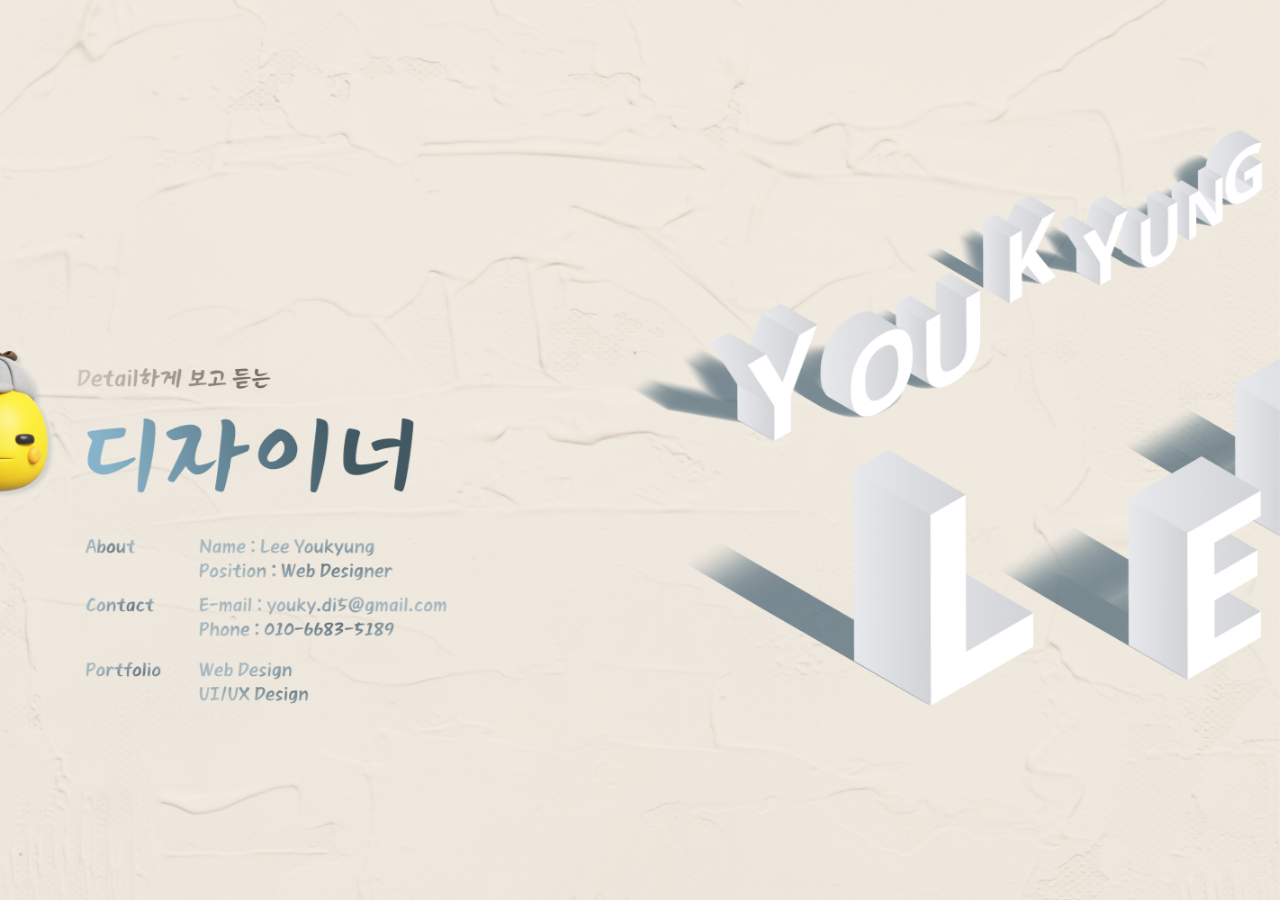
==== index.html @ 8d35aa37 "." ====
<!DOCTYPE html>
<html lang="ko">
<head>
    <meta charset="UTF-8">
    <meta name="viewport" content="width=device-width, initial-scale=1.0">
    <link rel="shortcut icon" type="image/x-icon" href="favicon.svg">
    <script src="portfolio/js/jquery-3.7.1.min.js"></script>
    <script src="https://cdn.jsdelivr.net/npm/swiper@8/swiper-bundle.min.js"></script>
    <link rel="stylesheet" href="https://cdn.jsdelivr.net/npm/swiper@8/swiper-bundle.min.css">
    <link rel="stylesheet" href="portfolio/css/main.css">
    <script src="portfolio/js/common.js"></script>
    <script src="portfolio/js/main.js"></script>
    <title>portfolio</title>
</head>
<body>
    <div id="wrap" class="main">
        <header>
            <div class="link">
                <a href="#n"><span class="gcj">gcj</span></a>
                <a href="#n"><span class="em">em</span></a>
                <a href="#n"><span class="monx">monx</span></a>
            </div>
        </header>
        <div class="swiper"> 
            <ul class="swiper-wrapper"> 
                <li class="swiper-slide">
                    <section class="visual">
                        <div class="wrapper">
                           <h2>Portfolio</h2>
                        </div>                        
                    </section>
                    </li>
                <li class="swiper-slide">
                    <section class="gcj">
                        <div class="wrapper">
                            <h2>Gallery Cheongju</h2>
                            <div class="cnt">
                                <div class="text">
                                    <ul>
                                        <li>
                                            <strong>프로젝트명</strong>
                                            <span>Gallery Cheongju</span>
                                        </li>
                                        <li>
                                            <strong>디자인 설명</strong>
                                            <span>청주의 상설 미술 전시관 ‘갤러리 청주’의 홈페이지를 개편하였습니다.<br>국내 유명 작가들의 미술작품을 다양한 전시 형태로 감상할 수 있는 갤러리 공간의 특색을 살려서 최대한 많은 예술작품을 심플하고 잘 정돈된 레이아웃으로 조화롭게 드러낼 수 있도록 디자인하였습니다.</span>
                                        </li>
                                        <li>
                                            <strong>기여도</strong>
                                            <span>100% 개인작업</span>
                                        </li>
                                        <li>
                                            <strong>키워드</strong>
                                            <span>갤러리, 예술작품, 전시, 심플, 조화</span>
                                        </li>
                                        <li>
                                            <strong>Font</strong>
                                            <span>Pretendard</span>
                                        </li>
                                        <li>
                                            <strong>Color</strong>
                                            <span>Black, White + Navy</span>
                                        </li>
                                        <li>
                                            <strong>Tool</strong>
                                            <span>Figma, Photoshop, HTML5, CSS, JS</span>
                                        </li>
                                    </ul>
                                    <div class="website">
                                        <a href="gallery/index.html" target="_blank" title="새창링크"><strong><span>Gallery Cheongju</span><span>Gallery Cheongju</span><span>Gallery Cheongju</span><span>Gallery Cheongju</span><span>Gallery Cheongju</span><span>Gallery Cheongju</span><span>Gallery Cheongju</span><span>Gallery Cheongju</span></strong></a>
                                    </div>                                
                                </div>
                                <div class="mockup">
                                    <a href="gallery/index.html" target="_blank" title="새창링크"><img src="portfolio/images/gcj_img.png" alt="목업이미지"></a>
                                </div>
                            </div>                            
                        </div>
                    </section>
                </li> 
                <li class="swiper-slide">
                    <section class="emcenter">
                        <div class="wrapper">
                            <h2>EM환경센타</h2>                            
                            <div class="cnt">
                                <div class="mockup">
                                    <a href="em/index.html" target="_blank" title="새창링크"><img src="portfolio/images/em_img.png" alt="목업이미지"></a>
                                </div>
                                <div class="text">
                                    <ul>
                                        <li>
                                            <strong>프로젝트명</strong>
                                            <span>EM환경센타</span>
                                        </li>
                                        <li>
                                            <strong>디자인 설명</strong>
                                            <span>친환경농업연구를 하는 ‘EM환경센타’의 홈페이지를 개편하였습니다.<br>기존 홈페이지의 오래된 표현방식과 콘텐츠를 모던하고 직관적인 아이콘을 활용하여 사용자에게 쉽고 친숙하게 다가가도록 디자인하였습니다. 사용자가 필요한 정보를 빠르게 찾을 수 있도록 구조를 정리하여 효율적으로 이동이 가능하게 제작하였습니다.</span>
                                        </li>
                                        <li>
                                            <strong>기여도</strong>
                                            <span>100% 개인작업</span>
                                        </li>
                                        <li>
                                            <strong>키워드</strong>
                                            <span>자연적/친화적, EM, 친환경농업, 교육</span>
                                        </li>
                                        <li>
                                            <strong>Font</strong>
                                            <span>Pretendard</span>
                                        </li>
                                        <li>
                                            <strong>Color</strong>
                                            <span>Olive Green</span>
                                        </li>
                                        <li>
                                            <strong>Tool</strong>
                                            <span>Figma, Illustrator, HTML5, CSS, JS</span>
                                        </li>
                                    </ul>
                                    <div class="website">
                                        <a href="em/index.html" target="_blank" title="새창링크"><strong><span>EMcenter</span><span>EMcenter</span><span>EMcenter</span><span>EMcenter</span><span>EMcenter</span><span>EMcenter</span><span>EMcenter</span><span>EMcenter</span></strong></a>
                                    </div>                                
                                </div>                                
                            </div>                            
                        </div>
                    </section>
                </li> 
                <li class="swiper-slide">
                    <section class="monxstar">
                        <div class="wrapper">
                            <h2>몬스타키즈룸</h2>  
                            <div class="cnt">
                                <div class="text">
                                    <ul>
                                        <li>
                                            <strong>프로젝트명</strong>
                                            <span>몬스타키즈룸</span>
                                        </li>
                                        <li>
                                            <strong>디자인 설명</strong>
                                            <span>아동 발달 애니메이션 MONXSTAR를 콘셉트로 만들어진 프라이빗 키즈카페 ‘몬스타키즈룸’의 홈페이지를 개편하였습니다.<br>기존의 사진과 텍스트 위주의 홈페이지에 좀 더 신선하고 역동적인 느낌을 주기 위해 키즈카페의 주요 캐릭터와 애니메이션을 밝고 선명한 색상과 함께 적극 활용하여 디자인하였습니다.</span>
                                        </li>
                                        <li>
                                            <strong>기여도</strong>
                                            <span>100% 개인작업</span>
                                        </li>
                                        <li>
                                            <strong>키워드</strong>
                                            <span>귀여운, 아동, 애니메이션, 키즈카페, 안전</span>
                                        </li>
                                        <li>
                                            <strong>Font</strong>
                                            <span>영덕대게체, 배민도현체</span>
                                        </li>
                                        <li>
                                            <strong>Color</strong>
                                            <span>Pastel tones</span>
                                        </li>
                                        <li>
                                            <strong>Tool</strong>
                                            <span>Figma, Photoshop, Illustrator, TML5, CSS, JS</span>
                                        </li>
                                    </ul>
                                    <div class="website">
                                        <a href="monxstar/index.html" target="_blank" title="새창링크"><strong><span>Monxstar Kidsroom</span><span>Monxstar Kidsroom</span><span>Monxstar Kidsroom</span><span>Monxstar Kidsroom</span><span>Monxstar Kidsroom</span><span>Monxstar Kidsroom</span><span>Monxstar Kidsroom</span><span>Monxstar Kidsroom</span></strong></a>
                                    </div>                                
                                </div>
                                <div class="mockup">
                                    <a href="monxstar/index.html"  target="_blank" title="새창링크"><img src="portfolio/images/mon_img.png" alt="목업이미지"></a>
                                </div>
                            </div>     
                        </div>
                    </section>
                </li>  
            </ul>
        </div>
    </div>
</body>
</html>
---- portfolio/css/main.css ----
@import url(default.css);
@import url(common.css);
@import url(layout.css);
header {
    position: fixed;
    right: 0;
    top: 30px;
    z-index: 100;
    margin-right: 5%;
    display: none;
}
header .link {
    display: flex;
}
header .link span {
    display: block;
    width: 105px;
    height: 50px;
    border-radius: 30px;
    border: 2px solid transparent;
    margin: 0 0 0 10px;
    font-size: 0;
    line-height: 0;
    position: relative;
    box-shadow: 0 2px 2px rgba(0, 0, 0, 0.1);
}

header .link span.on,
header .link span:hover {
    border: 2px solid #fff;
    box-shadow: 2px 4px 2px rgba(0, 0, 0, 0.2);
}
header .link .gcj {
    border-color: #0D2543;
}
header .link .gcj::after {
    position: absolute;
    width: 36px;
    height: 26px;
    left: 33px;
    top: 10px;
    content: "";
    background: url(../images/logo_gcj.png) no-repeat center center;
    background-size: contain;
}
header .link .em {
    background-color: #578D42;
}
header .link .em::after {
    position: absolute;
    width: 47px;
    height: 30px;
    left: 24px;
    top: 3px;
    content: "";
    background: url(../images/logo_em.png) no-repeat center center;
    background-size: contain;
}
header .link .monx {
    background-color: #95EFED;
    border-color: #95EFED;
}
header .link .monx::after {
    position: absolute;
    width: 68px;
    height: 26px;
    left: 18px;
    top: 10px;
    content: "";
    background: url(../images/logo_monx.png) no-repeat center center;
    background-size: contain;
}
.swiper {
    height: 100vh;
}
.swiper-slide { 
    height: 100vh;
}
section {
    height: 100vh;
}
section .cnt {
    display: flex;
    justify-content: space-between;
    align-items: center;
    position: relative;
    height: 100vh;
}
h2 {
    display: none;
}

.visual {
    position: relative;
    background: url(../images/visual_bg.png) no-repeat center center / cover;
}

.gcj {
    background: url(../images/gcj_bg.png) no-repeat center center / cover;
    color: #fff;
}
.gcj .cnt .text ul li {
    display: flex;
    margin: 0 0 20px 0;
}
.gcj .cnt .text ul li strong {
    display: block;
    width: 82px;
    font-size: 18px;
    font-weight: 700;
}
.gcj .cnt .text ul li span {
    width: 299px;
    display: block;
    margin: 0 0 0 27px;
}
.gcj .cnt .text .website {
    margin: 30px 0 0 0;
    width: 408px;
    height: 34px;
    line-height: 34px;
    border: 1px solid rgba(255, 255, 255, 0.8);
    border-radius: 20px;
    position: relative;
}
.gcj .cnt .text .website:hover {
    background-color: #080413;
    color: #fff;
}
.gcj .cnt .text .website::after {
    position: absolute;
    right: -47px;
    top: 0;
    height: 35px;
    width: 48px;
    content: "";
    background-repeat: no-repeat;
    background-position: center center;
    background-size: contain;
    background-image: url("data:image/svg+xml,%3Csvg width='48' height='35' viewBox='0 0 48 35' fill='none' xmlns='http://www.w3.org/2000/svg'%3E%3Cpath d='M11.6749 31.0737L10.124 29.5228L22.1469 17.5L10.124 5.47717L11.6749 3.92627L25.2487 17.5L11.6749 31.0737Z' fill='white' fill-opacity='0.6'/%3E%3Cpath d='M24.6749 31.0737L23.124 29.5228L35.1469 17.5L23.124 5.47717L24.6749 3.92627L38.2487 17.5L24.6749 31.0737Z' fill='white' fill-opacity='0.6'/%3E%3C/svg%3E%0A");
}
.gcj .cnt .text .website:hover::after {
    animation-name: web_arrow;
    animation-duration: 1s;
    animation-iteration-count: infinite;
    animation-timing-function: linear;
}
@keyframes web_arrow {
    0% { transform:translate(0, 0) }
    50% { transform:translate(10px, 0) }
    100% { transform:translate(0, 0) }
}
.gcj .cnt .text .website a {
    display: block;
    overflow: hidden;
}
.gcj .cnt .text .website a strong {
    display: block;
    width: 375px;
    white-space: nowrap;
    animation-name: web_move;
    animation-duration: 5s;
    animation-iteration-count: infinite;
    animation-timing-function: linear;

}
.gcj .cnt .text .website a strong span {
    display: inline-block;
    margin: 0 0 0 16px;
}

@keyframes web_move {
    0% { transform:translate(-70%, 0) }
    100% { transform:translate(0, 0) }
}
.gcj .cnt .mockup {
    margin-right: -207px;
}



.emcenter {
    background: url(../images/em_bg.png) no-repeat center center / cover;
    color: #182315;
}

.emcenter .cnt .mockup {
    margin-left: -288px;
}

.emcenter .cnt .text ul li {
    display: flex;
    margin: 0 0 20px 0;
}
.emcenter .cnt .text ul li strong {
    display: block;
    width: 82px;
    font-size: 18px;
    font-weight: 700;
}
.emcenter .cnt .text ul li span {
    width: 299px;
    display: block;
    margin: 0 0 0 27px;
}
.emcenter .cnt .text .website {
    margin: 30px 0 0 0;
    width: 408px;
    height: 34px;
    line-height: 34px;
    border: 1px solid rgba(24, 35, 21, 0.8);
    border-radius: 20px;
    position: relative;
}
.emcenter .cnt .text .website:hover {
    background-color: #080413;
    color: #fff;
}
.emcenter .cnt .text .website::after {
    position: absolute;
    left: -47px;
    top: 0;
    width: 48px;
    height: 35px;
    content: "";
    background-repeat: no-repeat;
    background-position: center center;
    background-size: contain;
    background-image: url("data:image/svg+xml,%3Csvg width='48' height='35' viewBox='0 0 48 35' fill='none' xmlns='http://www.w3.org/2000/svg'%3E%3Cpath d='M36.3251 31.0737L37.876 29.5228L25.8531 17.5L37.876 5.47717L36.3251 3.92627L22.7513 17.5L36.3251 31.0737Z' fill='%23182315' fill-opacity='0.6'/%3E%3Cpath d='M23.3251 31.0737L24.876 29.5228L12.8531 17.5L24.876 5.47717L23.3251 3.92627L9.75134 17.5L23.3251 31.0737Z' fill='%23182315' fill-opacity='0.6'/%3E%3C/svg%3E%0A");
}
.emcenter .cnt .text .website:hover::after {
    animation-name: web_arrow2;
    animation-duration: 1s;
    animation-iteration-count: infinite;
    animation-timing-function: linear;
}
@keyframes web_arrow2 {
    0% { transform:translate(0, 0) }
    50% { transform:translate(10px, 0) }
    100% { transform:translate(0, 0) }
}
.emcenter .cnt .text .website a {
    display: block;
    overflow: hidden;
}
.emcenter .cnt .text .website a strong {
    display: block;
    white-space: nowrap;
    animation-name: web_move2;
    animation-duration: 5s;
    animation-iteration-count: infinite;
    animation-timing-function: linear;

}
.emcenter .cnt .text .website a strong span {
    display: inline-block;
    margin: 0 0 0 16px;
}

@keyframes web_move2 {
    0% { transform:translate(0, 0) }
    100% { transform:translate(-59.5%, 0) }
}


.monxstar {
    background: url(../images/mon_bg.png) no-repeat center center / cover;
    color: #003E53;
}
.monxstar .cnt .text ul li {
    display: flex;
    margin: 0 0 20px 0;
}
.monxstar .cnt .text ul li strong {
    display: block;
    width: 82px;
    font-size: 18px;
    font-weight: 700;
}
.monxstar .cnt .text ul li span {
    width: 299px;
    display: block;
    margin: 0 0 0 27px;
}
.monxstar .cnt .text .website {
    margin: 30px 0 0 0;
    width: 408px;
    height: 34px;
    line-height: 34px;
    border: 1px solid rgba(0, 62, 83, 0.8);
    border-radius: 20px;
    position: relative;
}
.monxstar .cnt .text .website:hover {
    background-color: #080413;
    color: #fff;
}
.monxstar .cnt .text .website::after {
    position: absolute;
    right: -47px;
    top: 0;
    width: 48px;
    height: 35px;
    content: "";
    background-repeat: no-repeat;
    background-position: center center;
    background-size: contain;
    background-image: url("data:image/svg+xml,%3Csvg width='48' height='35' viewBox='0 0 48 35' fill='none' xmlns='http://www.w3.org/2000/svg'%3E%3Cpath d='M11.6749 31.0737L10.124 29.5228L22.1469 17.5L10.124 5.47717L11.6749 3.92627L25.2487 17.5L11.6749 31.0737Z' fill='%23003E53' fill-opacity='0.6'/%3E%3Cpath d='M24.6749 31.0737L23.124 29.5228L35.1469 17.5L23.124 5.47717L24.6749 3.92627L38.2487 17.5L24.6749 31.0737Z' fill='%23003E53' fill-opacity='0.6'/%3E%3C/svg%3E%0A");
}
.monxstar .cnt .text .website:hover::after {
    animation-name: web_arrow3;
    animation-duration: 1s;
    animation-iteration-count: infinite;
    animation-timing-function: linear;
}
@keyframes web_arrow3 {
    0% { transform:translate(0, 0) }
    50% { transform:translate(10px, 0) }
    100% { transform:translate(0, 0) }
}
.monxstar .cnt .text .website a {
    display: block;
    overflow: hidden;
}
.monxstar .cnt .text .website a strong {
    display: block;
    white-space: nowrap;
    animation-name: web_move3;
    animation-duration: 5s;
    animation-iteration-count: infinite;
    animation-timing-function: linear;

}
.monxstar .cnt .text .website a strong span {
    display: inline-block;
    margin: 0 0 0 16px;
}

@keyframes web_move3 {
    0% { transform:translate(-72.3%, 0) }
    100% { transform:translate(0, 0) }
}
.monxstar .cnt .mockup {
    margin-right: -207px;
}
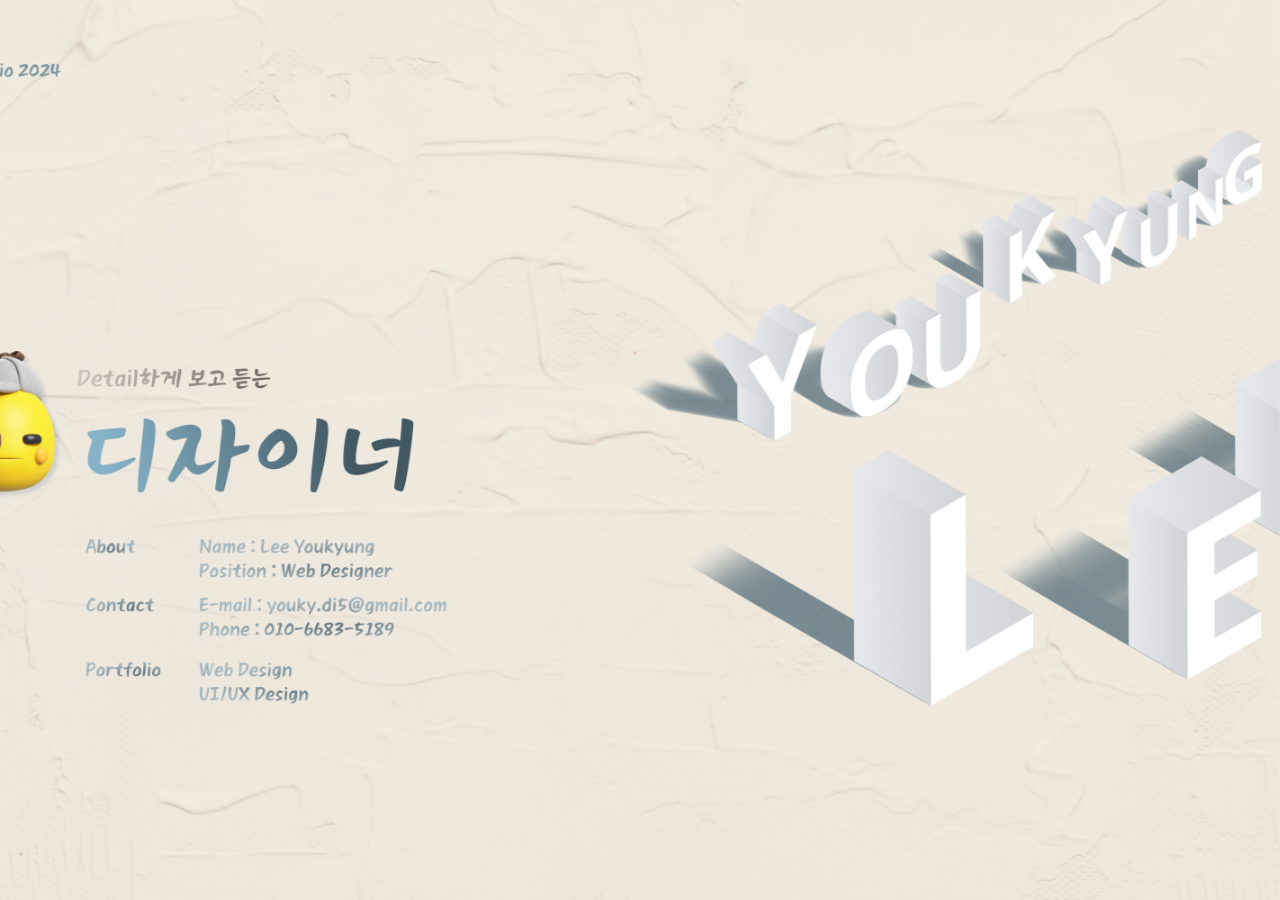
==== commit f808ca9f: "." ====
--- a/index.html
+++ b/index.html
@@ -39,7 +39,7 @@
                                     <ul>
                                         <li>
                                             <strong>프로젝트명</strong>
-                                            <span>Gallery Cheongju</span>
+                                            <span class="name">Gallery Cheongju</span>
                                         </li>
                                         <li>
                                             <strong>디자인 설명</strong>
@@ -88,8 +88,8 @@
                                 <div class="text">
                                     <ul>
                                         <li>
-                                            <strong>프로젝트명</strong>
-                                            <span>EM환경센타</span>
+                                            <strong class="pj">프로젝트명</strong>
+                                            <span class="name">EM환경센타</span>
                                         </li>
                                         <li>
                                             <strong>디자인 설명</strong>
@@ -133,7 +133,7 @@
                                     <ul>
                                         <li>
                                             <strong>프로젝트명</strong>
-                                            <span>몬스타키즈룸</span>
+                                            <span class="name">몬스타키즈룸</span>
                                         </li>
                                         <li>
                                             <strong>디자인 설명</strong>
--- a/portfolio/css/main.css
+++ b/portfolio/css/main.css
@@ -15,7 +15,7 @@
 header .link span {
     display: block;
     width: 105px;
-    height: 50px;
+    height: 46px;
     border-radius: 30px;
     border: 2px solid transparent;
     margin: 0 0 0 10px;
@@ -35,10 +35,10 @@
 }
 header .link .gcj::after {
     position: absolute;
-    width: 36px;
-    height: 26px;
-    left: 33px;
-    top: 10px;
+    width: 30.3px;
+    height: 22px;
+    left: 35px;
+    top: 12px;
     content: "";
     background: url(../images/logo_gcj.png) no-repeat center center;
     background-size: contain;
@@ -48,10 +48,10 @@
 }
 header .link .em::after {
     position: absolute;
-    width: 47px;
-    height: 30px;
-    left: 24px;
-    top: 3px;
+    width: 41px;
+    height: 26px;
+    left: 28px;
+    top: 8px;
     content: "";
     background: url(../images/logo_em.png) no-repeat center center;
     background-size: contain;
@@ -62,9 +62,9 @@
 }
 header .link .monx::after {
     position: absolute;
-    width: 68px;
-    height: 26px;
-    left: 18px;
+    width: 62.5px;
+    height: 24px;
+    left: 22.75px;
     top: 10px;
     content: "";
     background: url(../images/logo_monx.png) no-repeat center center;
@@ -113,6 +113,11 @@
     width: 299px;
     display: block;
     margin: 0 0 0 27px;
+}
+.gcj .cnt .text ul li span.name {
+    font-size: 25px;
+    line-height: 20px;
+    margin-bottom: 5px;
 }
 .gcj .cnt .text .website {
     margin: 30px 0 0 0;
@@ -187,7 +192,6 @@
 .emcenter .cnt .mockup {
     margin-left: -288px;
 }
-
 .emcenter .cnt .text ul li {
     display: flex;
     margin: 0 0 20px 0;
@@ -202,6 +206,24 @@
     width: 299px;
     display: block;
     margin: 0 0 0 27px;
+}
+.emcenter .cnt .text ul li span.name {
+    font-size: 25px;
+    line-height: 20px;
+    margin-bottom: 5px;
+    position: relative;
+}
+.emcenter .cnt .text ul li span.name::after {
+    position: absolute;
+    right: 147px;
+    top: -24px;
+    width: 32px;
+    height: 31px;
+    content: "";
+    background-repeat: no-repeat;
+    background-position: center center;
+    background-size: contain;
+    background-image: url("data:image/svg+xml,%3Csvg width='38' height='39' viewBox='0 0 38 39' fill='none' xmlns='http://www.w3.org/2000/svg'%3E%3Cg clip-path='url(%23clip0_79_26)'%3E%3Cpath d='M23.0818 27.2659C23.4489 26.9218 23.7935 26.5354 24.1127 26.1434C26.948 26.8825 29.6236 27.7457 31.7372 28.5102C34.5085 29.5173 36.3048 30.3015 36.3048 30.3015C36.3048 30.3015 34.5364 29.4383 31.7985 28.3269C29.7775 27.5032 27.2113 26.5525 24.4684 25.7062C25.65 24.138 26.5332 22.285 27.1662 20.2909C33.1429 24.223 37.8623 31.0377 37.8623 31.0377C37.8623 31.0377 35.5901 30.9248 32.07 31.641C25.9478 32.8789 17.1588 35.9021 13.043 30.2072C17.1246 30.6813 20.4952 29.7027 23.0818 27.2659Z' fill='%236BA81F'/%3E%3Cpath d='M11.3763 28.4669C11.2894 28.5487 11.2054 28.6417 11.1156 28.7123C10.8102 29.0169 10.5075 29.2848 10.1992 29.5302C9.90485 29.784 9.62178 30.035 9.3386 30.2381C9.05541 30.4411 8.79468 30.6386 8.54234 30.8219C8.28434 30.9827 8.04878 31.1378 7.83285 31.276C7.41505 31.5608 7.03627 31.7159 6.79789 31.8598C6.55667 31.9923 6.43045 32.06 6.43045 32.06L5.83772 30.7456C5.83772 30.7456 5.95555 30.692 6.17715 30.5764C6.39874 30.4608 6.73828 30.3395 7.1393 30.0828C7.33561 29.9616 7.5656 29.8318 7.80399 29.688C8.03954 29.5329 8.29471 29.3608 8.55827 29.1747C8.8359 28.997 9.10219 28.7742 9.40216 28.5429C9.70497 28.3229 9.99927 28.0691 10.302 27.8012C10.6159 27.5304 10.927 27.2484 11.2436 26.941C11.5603 26.6335 11.8882 26.3233 12.2159 25.9651C12.5494 25.6295 12.8771 25.2713 13.1992 24.8905C13.5354 24.5182 13.8575 24.1375 14.1851 23.7313C15.5015 22.1293 16.792 20.3299 17.9926 18.4571C20.3965 14.7228 22.4657 10.7487 23.8883 7.71671C25.3221 4.68188 26.1375 2.60599 26.1375 2.60599C26.1375 2.60599 25.2575 4.66213 23.7393 7.6462C22.2211 10.6303 20.0394 14.5366 17.523 18.2032C16.2634 20.0309 14.9166 21.7965 13.5552 23.3618C13.2135 23.7595 12.8774 24.1318 12.5384 24.4928C12.2022 24.8651 11.8575 25.2035 11.5213 25.5279C11.1878 25.8635 10.8487 26.1766 10.5292 26.4727C10.2574 26.7209 9.99394 26.955 9.72482 27.1665C1.1122 15.0208 14.1416 9.44522 21.6182 4.80861C25.0873 2.65389 26.8776 0.800876 26.8776 0.800876C26.8439 0.809336 31.5783 32.8679 11.3763 28.4669Z' fill='%236BA81F'/%3E%3C/g%3E%3Cdefs%3E%3CclipPath id='clip0_79_26'%3E%3Crect width='32.0018' height='31' fill='white' transform='matrix(-0.243611 -0.969873 -0.969873 0.243611 37.8623 31.0377)'/%3E%3C/clipPath%3E%3C/defs%3E%3C/svg%3E%0A");
 }
 .emcenter .cnt .text .website {
     margin: 30px 0 0 0;
@@ -267,6 +289,21 @@
     background: url(../images/mon_bg.png) no-repeat center center / cover;
     color: #003E53;
 }
+.monxstar .cnt .text {
+    position: relative;
+}
+.monxstar .cnt .text::after {
+    position: absolute;
+    width: 148px;
+    height: 100px;
+    top: -81px;
+    left: -107px;
+    content: "";
+    background-repeat: no-repeat;
+    background-position: center center;
+    background-size: contain;
+    background-image: url(../images/mon_rocket.png);
+}
 .monxstar .cnt .text ul li {
     display: flex;
     margin: 0 0 20px 0;
@@ -281,6 +318,11 @@
     width: 299px;
     display: block;
     margin: 0 0 0 27px;
+}
+.monxstar .cnt .text ul li span.name {
+    font-size: 25px;
+    line-height: 20px;
+    margin-bottom: 5px;
 }
 .monxstar .cnt .text .website {
     margin: 30px 0 0 0;
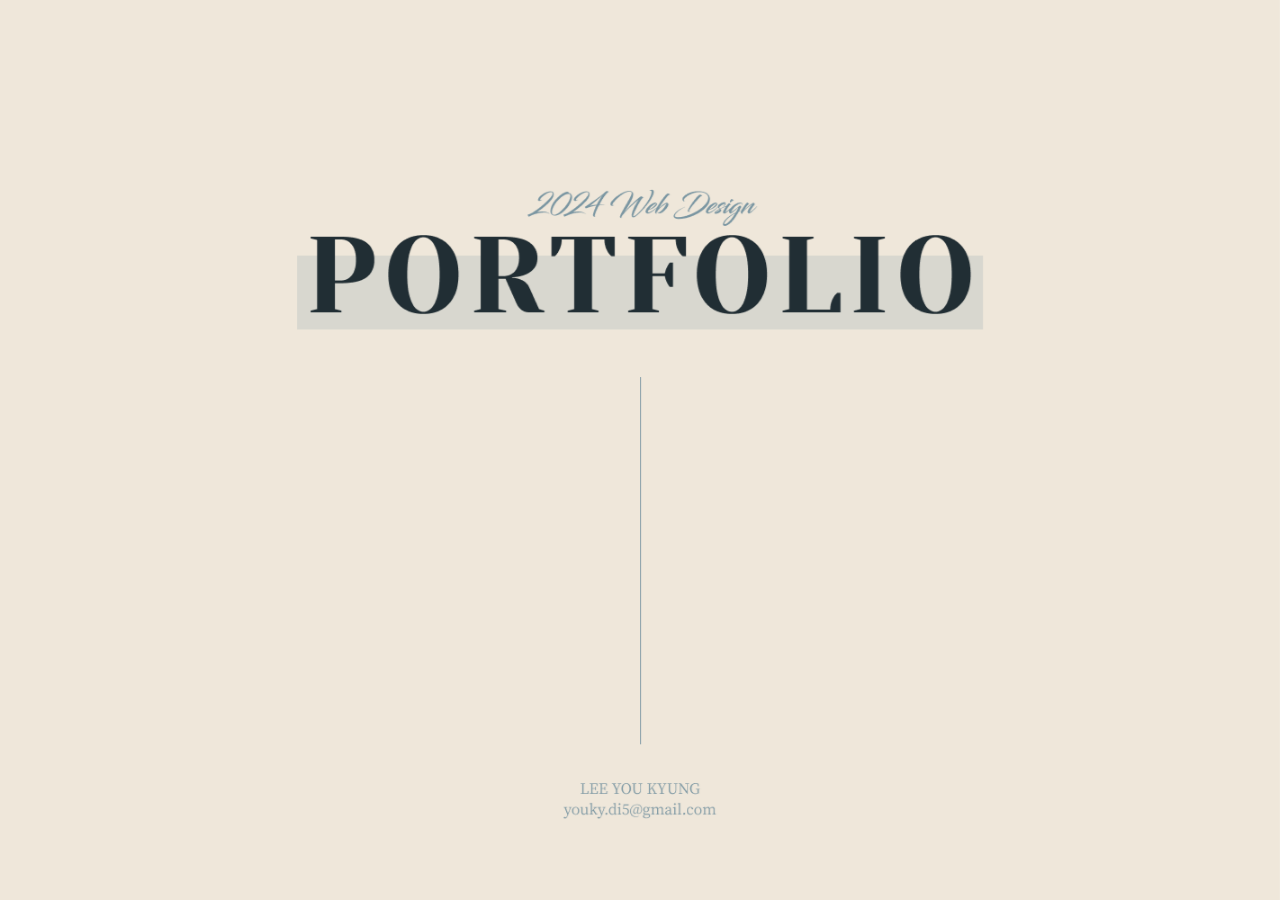
==== commit b4a569a4: "." ====
--- a/index.html
+++ b/index.html
@@ -93,7 +93,7 @@
                                         </li>
                                         <li>
                                             <strong>디자인 설명</strong>
-                                            <span>친환경농업연구를 하는 ‘EM환경센타’의 홈페이지를 개편하였습니다.<br>기존 홈페이지의 오래된 표현방식과 콘텐츠를 모던하고 직관적인 아이콘을 활용하여 사용자에게 쉽고 친숙하게 다가가도록 디자인하였습니다. 사용자가 필요한 정보를 빠르게 찾을 수 있도록 구조를 정리하여 효율적으로 이동이 가능하게 제작하였습니다.</span>
+                                            <span>친환경농업연구를 하는 ‘EM환경센타’의 홈페이지를 개편하였습니다.<br>기존 홈페이지의 오래된 표현방식과 콘텐츠를 모던하고 직관적인 아이콘을 활용하여 사용자에게 쉽고 친숙하게 다가가도록 디자인하였습니다.<br>또한, 사용자가 필요한 정보를 빠르게 찾을 수 있도록 구조를 정리하여 효율적으로 이동이 가능하게 제작하였습니다.</span>
                                         </li>
                                         <li>
                                             <strong>기여도</strong>
@@ -170,6 +170,13 @@
                             </div>     
                         </div>
                     </section>
+                </li>
+                <li class="swiper-slide">
+                    <section class="end">
+                        <div class="wrapper">
+                           <h2>Thank You</h2>
+                        </div>                        
+                    </section>
                 </li>  
             </ul>
         </div>
--- a/portfolio/css/main.css
+++ b/portfolio/css/main.css
@@ -38,7 +38,7 @@
     width: 30.3px;
     height: 22px;
     left: 35px;
-    top: 12px;
+    top: 11px;
     content: "";
     background: url(../images/logo_gcj.png) no-repeat center center;
     background-size: contain;
@@ -64,8 +64,8 @@
     position: absolute;
     width: 62.5px;
     height: 24px;
-    left: 22.75px;
-    top: 10px;
+    left: 22px;
+    top: 9px;
     content: "";
     background: url(../images/logo_monx.png) no-repeat center center;
     background-size: contain;
@@ -78,6 +78,7 @@
 }
 section {
     height: 100vh;
+    overflow: hidden;
 }
 section .cnt {
     display: flex;
@@ -186,7 +187,7 @@
 
 .emcenter {
     background: url(../images/em_bg.png) no-repeat center center / cover;
-    color: #182315;
+    color: #265705;
 }
 
 .emcenter .cnt .mockup {
@@ -195,6 +196,7 @@
 .emcenter .cnt .text ul li {
     display: flex;
     margin: 0 0 20px 0;
+    color: #265705;
 }
 .emcenter .cnt .text ul li strong {
     display: block;
@@ -230,12 +232,12 @@
     width: 408px;
     height: 34px;
     line-height: 34px;
-    border: 1px solid rgba(24, 35, 21, 0.8);
+    border: 1px solid rgba(38, 87, 5, 0.8);
     border-radius: 20px;
     position: relative;
 }
 .emcenter .cnt .text .website:hover {
-    background-color: #080413;
+    background-color: #6BA81F;
     color: #fff;
 }
 .emcenter .cnt .text .website::after {
@@ -248,7 +250,7 @@
     background-repeat: no-repeat;
     background-position: center center;
     background-size: contain;
-    background-image: url("data:image/svg+xml,%3Csvg width='48' height='35' viewBox='0 0 48 35' fill='none' xmlns='http://www.w3.org/2000/svg'%3E%3Cpath d='M36.3251 31.0737L37.876 29.5228L25.8531 17.5L37.876 5.47717L36.3251 3.92627L22.7513 17.5L36.3251 31.0737Z' fill='%23182315' fill-opacity='0.6'/%3E%3Cpath d='M23.3251 31.0737L24.876 29.5228L12.8531 17.5L24.876 5.47717L23.3251 3.92627L9.75134 17.5L23.3251 31.0737Z' fill='%23182315' fill-opacity='0.6'/%3E%3C/svg%3E%0A");
+    background-image: url("data:image/svg+xml,%3Csvg width='48' height='35' viewBox='0 0 48 35' fill='none' xmlns='http://www.w3.org/2000/svg'%3E%3Cpath d='M36.3251 31.0737L37.876 29.5228L25.8531 17.5L37.876 5.47717L36.3251 3.92627L22.7513 17.5L36.3251 31.0737Z' fill='%23265705' fill-opacity='0.6'/%3E%3Cpath d='M23.3251 31.0737L24.876 29.5228L12.8531 17.5L24.876 5.47717L23.3251 3.92627L9.75134 17.5L23.3251 31.0737Z' fill='%23265705' fill-opacity='0.6'/%3E%3C/svg%3E%0A");
 }
 .emcenter .cnt .text .website:hover::after {
     animation-name: web_arrow2;
@@ -258,7 +260,7 @@
 }
 @keyframes web_arrow2 {
     0% { transform:translate(0, 0) }
-    50% { transform:translate(10px, 0) }
+    50% { transform:translate(-10px, 0) }
     100% { transform:translate(0, 0) }
 }
 .emcenter .cnt .text .website a {
@@ -287,7 +289,7 @@
 
 .monxstar {
     background: url(../images/mon_bg.png) no-repeat center center / cover;
-    color: #003E53;
+    color: #3D4A81;
 }
 .monxstar .cnt .text {
     position: relative;
@@ -329,12 +331,12 @@
     width: 408px;
     height: 34px;
     line-height: 34px;
-    border: 1px solid rgba(0, 62, 83, 0.8);
+    border: 1px solid rgba(61, 74, 129, 0.8);
     border-radius: 20px;
     position: relative;
 }
 .monxstar .cnt .text .website:hover {
-    background-color: #080413;
+    background-color: #0AC6D2;
     color: #fff;
 }
 .monxstar .cnt .text .website::after {
@@ -347,7 +349,7 @@
     background-repeat: no-repeat;
     background-position: center center;
     background-size: contain;
-    background-image: url("data:image/svg+xml,%3Csvg width='48' height='35' viewBox='0 0 48 35' fill='none' xmlns='http://www.w3.org/2000/svg'%3E%3Cpath d='M11.6749 31.0737L10.124 29.5228L22.1469 17.5L10.124 5.47717L11.6749 3.92627L25.2487 17.5L11.6749 31.0737Z' fill='%23003E53' fill-opacity='0.6'/%3E%3Cpath d='M24.6749 31.0737L23.124 29.5228L35.1469 17.5L23.124 5.47717L24.6749 3.92627L38.2487 17.5L24.6749 31.0737Z' fill='%23003E53' fill-opacity='0.6'/%3E%3C/svg%3E%0A");
+    background-image: url("data:image/svg+xml,%3Csvg width='48' height='35' viewBox='0 0 48 35' fill='none' xmlns='http://www.w3.org/2000/svg'%3E%3Cpath d='M11.6749 31.0737L10.124 29.5228L22.1469 17.5L10.124 5.47717L11.6749 3.92627L25.2487 17.5L11.6749 31.0737Z' fill='%233D4A81' fill-opacity='0.6'/%3E%3Cpath d='M24.6749 31.0737L23.124 29.5228L35.1469 17.5L23.124 5.47717L24.6749 3.92627L38.2487 17.5L24.6749 31.0737Z' fill='%233D4A81' fill-opacity='0.6'/%3E%3C/svg%3E%0A");
 }
 .monxstar .cnt .text .website:hover::after {
     animation-name: web_arrow3;
@@ -386,3 +388,9 @@
     margin-right: -207px;
 }
 
+.end {
+    background: url(../images/end_bg.png) no-repeat center center /cover;
+}
+.end h2 {
+    display: none;
+}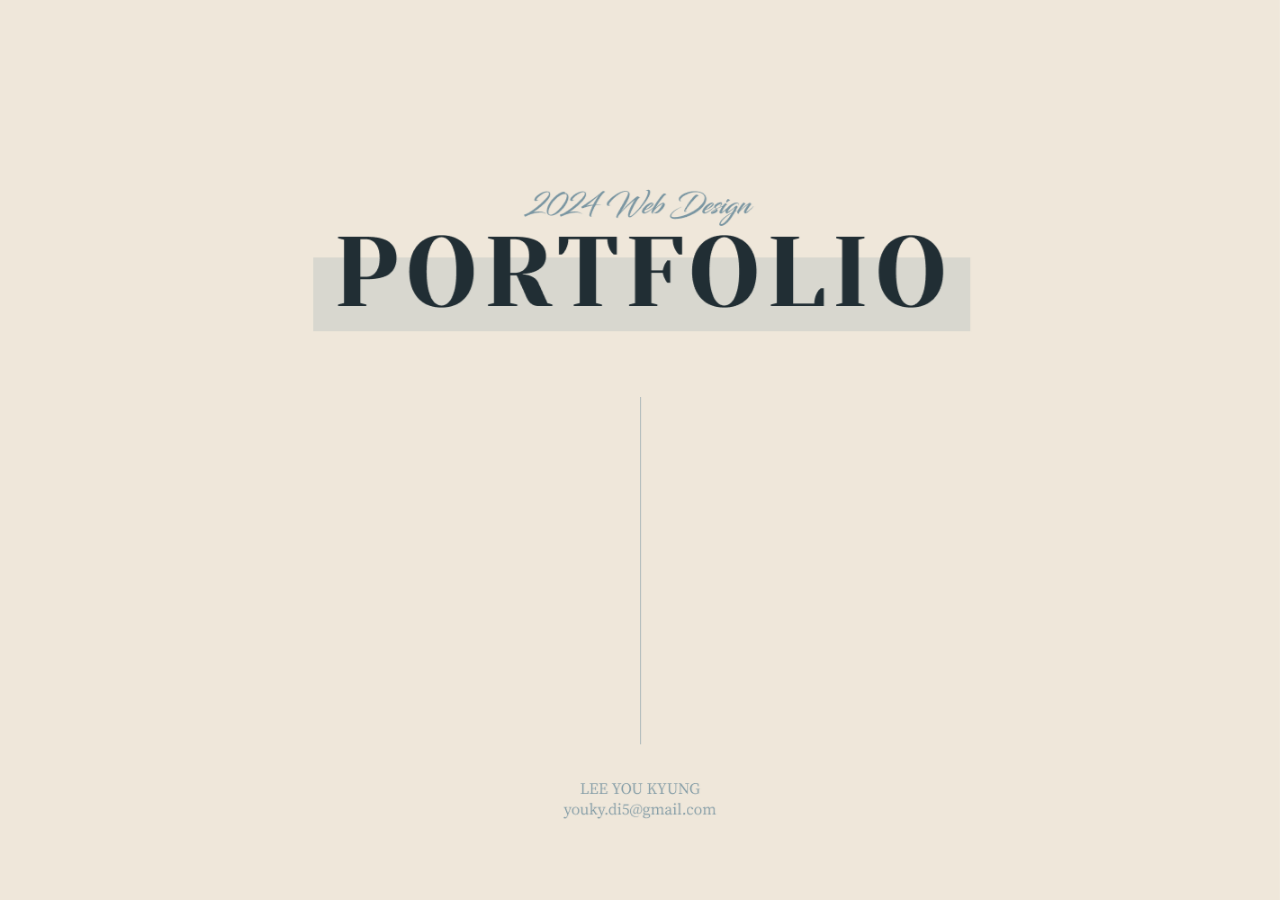
==== commit c09a40e9: "." ====
--- a/index.html
+++ b/index.html
@@ -157,7 +157,7 @@
                                         </li>
                                         <li>
                                             <strong>Tool</strong>
-                                            <span>Figma, Photoshop, Illustrator, TML5, CSS, JS</span>
+                                            <span>Figma, Photoshop, Illustrator, HTML5, CSS, JS</span>
                                         </li>
                                     </ul>
                                     <div class="website">
